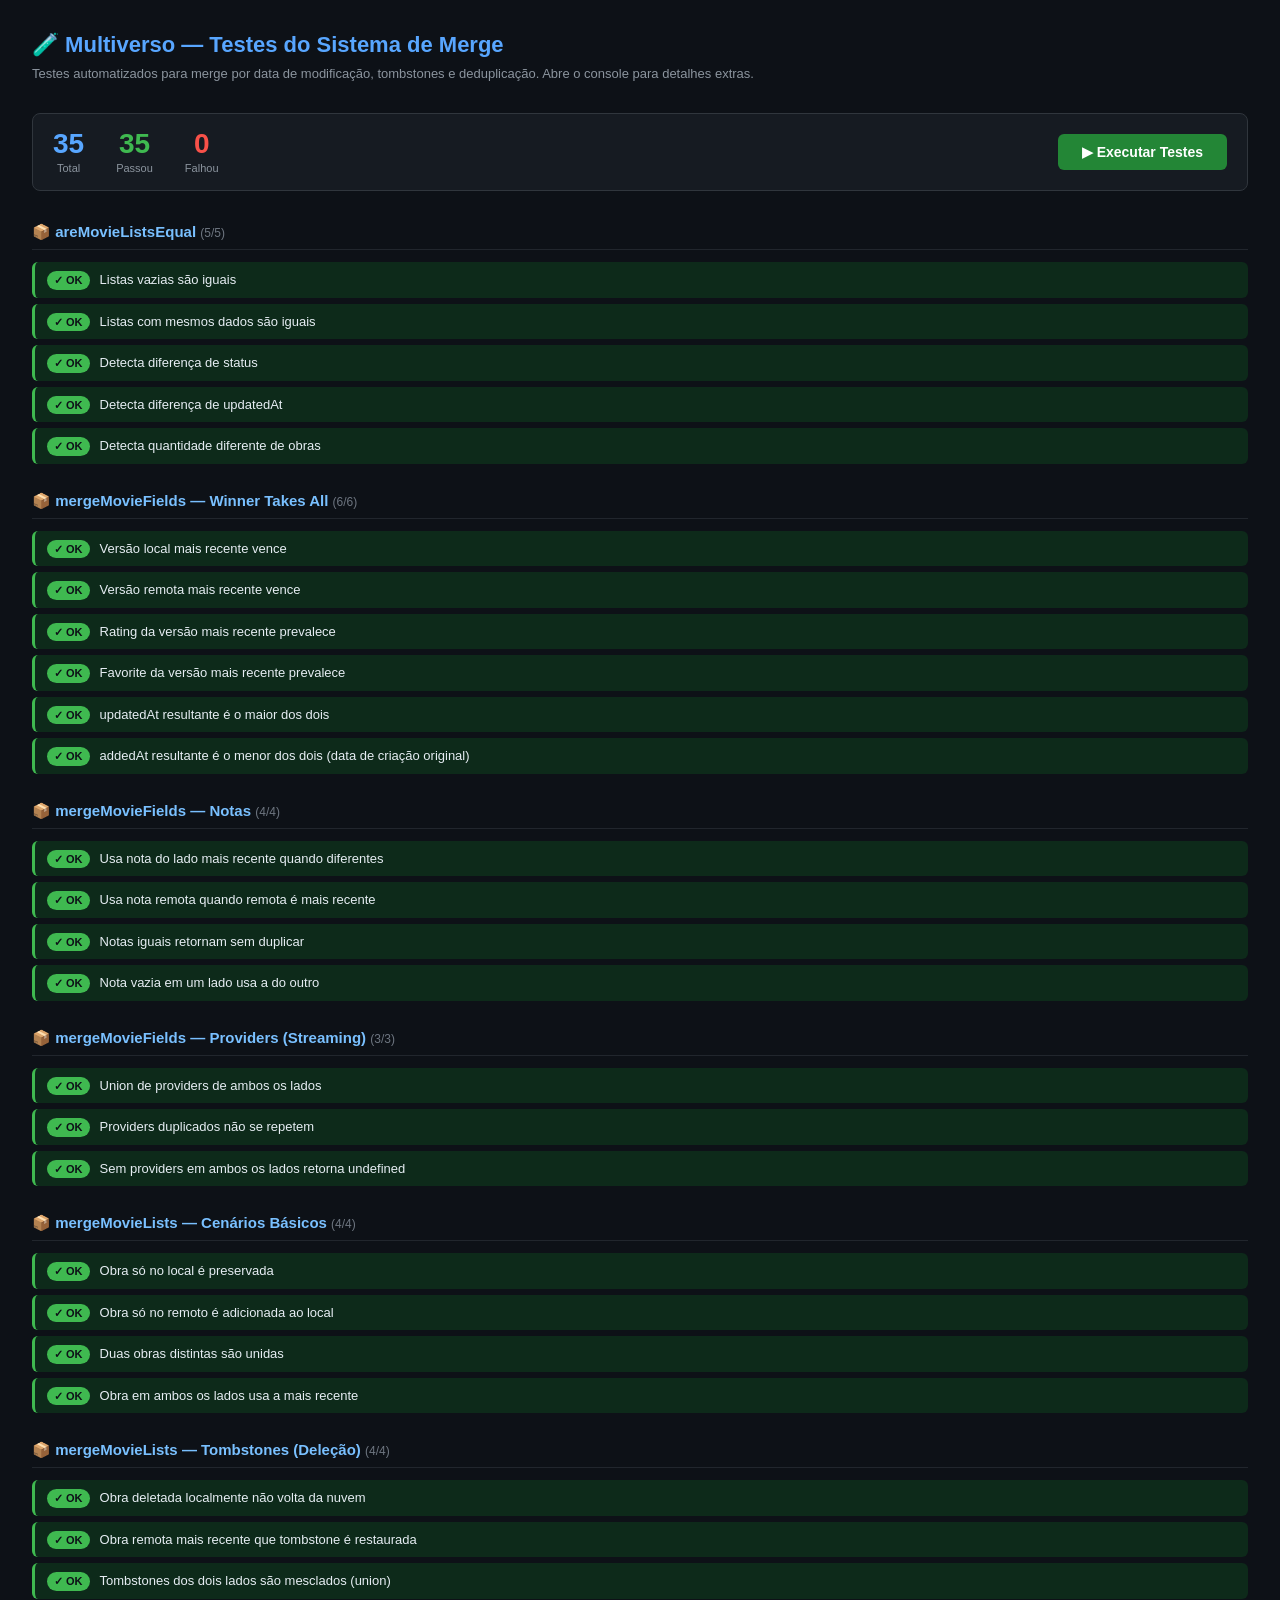
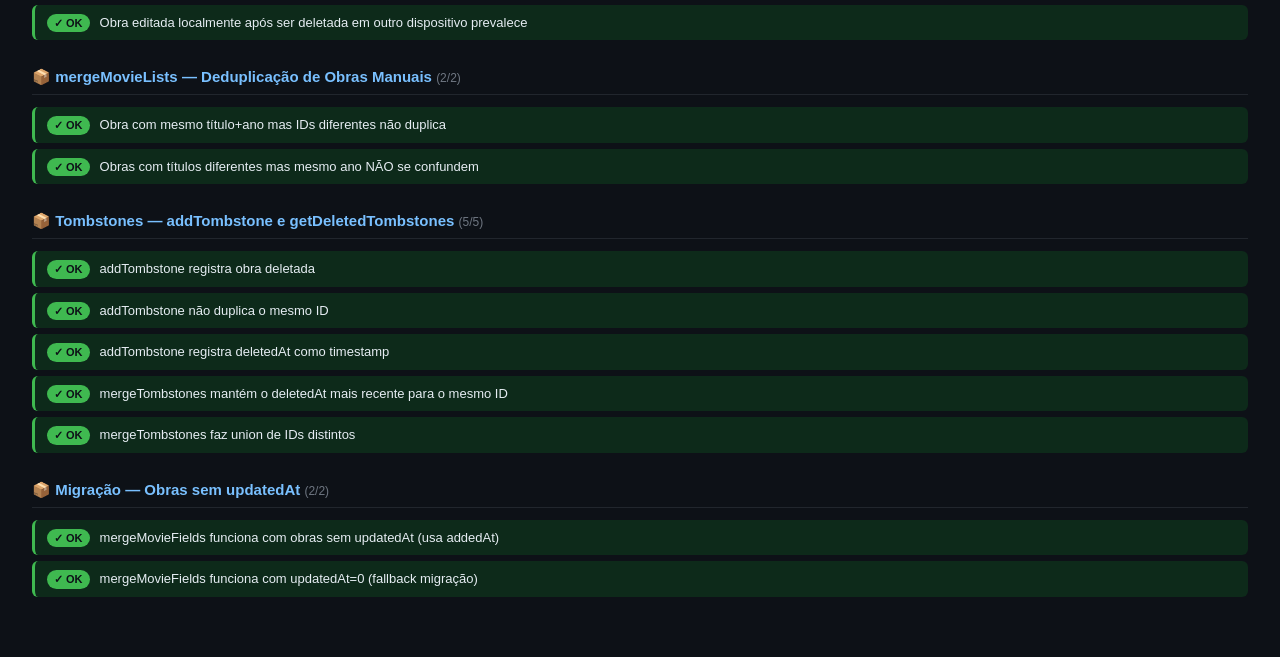
==== tests.html @ 1f16e93f "testes e merge" ====
<!DOCTYPE html>
<html lang="pt-BR">
<head>
    <meta charset="UTF-8">
    <meta name="viewport" content="width=device-width, initial-scale=1.0">
    <title>🧪 Multiverso — Testes do Sistema de Merge</title>
    <style>
        * { box-sizing: border-box; margin: 0; padding: 0; }
        body {
            font-family: 'Segoe UI', sans-serif;
            background: #0d1117;
            color: #e6edf3;
            padding: 32px;
            min-height: 100vh;
        }
        h1 { font-size: 22px; margin-bottom: 8px; color: #58a6ff; }
        .subtitle { color: #8b949e; font-size: 13px; margin-bottom: 32px; }
        .suite { margin-bottom: 28px; }
        .suite-title {
            font-size: 15px;
            font-weight: 600;
            color: #79c0ff;
            border-bottom: 1px solid #21262d;
            padding-bottom: 8px;
            margin-bottom: 12px;
        }
        .test {
            display: flex;
            align-items: flex-start;
            gap: 10px;
            padding: 8px 12px;
            border-radius: 6px;
            margin-bottom: 6px;
            font-size: 13px;
            line-height: 1.5;
        }
        .test.pass { background: #0d2a1a; border-left: 3px solid #3fb950; }
        .test.fail { background: #2d0f0f; border-left: 3px solid #f85149; }
        .test.skip { background: #1c1c1c; border-left: 3px solid #6e7681; }
        .badge { font-size: 11px; font-weight: 700; padding: 1px 7px; border-radius: 20px; white-space: nowrap; flex-shrink: 0; margin-top: 1px; }
        .badge.pass { background: #3fb950; color: #0d1117; }
        .badge.fail { background: #f85149; color: #fff; }
        .test-name { flex: 1; }
        .detail { font-size: 11px; color: #8b949e; margin-top: 3px; font-family: monospace; }
        .summary {
            position: sticky;
            top: 0;
            background: #161b22;
            border: 1px solid #30363d;
            border-radius: 8px;
            padding: 16px 20px;
            margin-bottom: 32px;
            display: flex;
            gap: 32px;
            align-items: center;
        }
        .stat { text-align: center; }
        .stat-num { font-size: 28px; font-weight: 700; line-height: 1; }
        .stat-label { font-size: 11px; color: #8b949e; margin-top: 4px; }
        .pass-color { color: #3fb950; }
        .fail-color { color: #f85149; }
        .total-color { color: #58a6ff; }
        .run-btn {
            margin-left: auto;
            background: #238636;
            color: #fff;
            border: none;
            padding: 10px 24px;
            border-radius: 6px;
            font-size: 14px;
            font-weight: 600;
            cursor: pointer;
            transition: background 0.2s;
        }
        .run-btn:hover { background: #2ea043; }
        #results { margin-top: 0; }
    </style>
</head>
<body>

<h1>🧪 Multiverso — Testes do Sistema de Merge</h1>
<p class="subtitle">Testes automatizados para merge por data de modificação, tombstones e deduplicação. Abre o console para detalhes extras.</p>

<div class="summary">
    <div class="stat"><div class="stat-num total-color" id="stat-total">—</div><div class="stat-label">Total</div></div>
    <div class="stat"><div class="stat-num pass-color" id="stat-pass">—</div><div class="stat-label">Passou</div></div>
    <div class="stat"><div class="stat-num fail-color" id="stat-fail">—</div><div class="stat-label">Falhou</div></div>
    <button class="run-btn" onclick="runAllTests()">▶ Executar Testes</button>
</div>

<div id="results"></div>

<script>
// ═══════════════════════════════════════════════════════════════
// MOCK: localStorage isolado (não afeta dados reais da app)
// ═══════════════════════════════════════════════════════════════
const _store = {};
const mockLocalStorage = {
    getItem: k => _store[k] ?? null,
    setItem: (k, v) => { _store[k] = v; },
    removeItem: k => { delete _store[k]; },
    clear: () => { Object.keys(_store).forEach(k => delete _store[k]); }
};
// Override global para os scripts de teste
const localStorage = mockLocalStorage;

// ═══════════════════════════════════════════════════════════════
// COLAR AQUI: funções copiadas dos arquivos reais para teste
// ═══════════════════════════════════════════════════════════════

// -- De app.js --
window.getDeletedTombstones = function() {
    try { return JSON.parse(localStorage.getItem('deletedMovies')) || []; } catch(e) { return []; }
};
window.addTombstone = function(id) {
    const tombstones = window.getDeletedTombstones();
    if (!tombstones.find(t => String(t.id) === String(id))) {
        tombstones.push({ id: String(id), deletedAt: Date.now() });
        localStorage.setItem('deletedMovies', JSON.stringify(tombstones));
    }
};
window.mergeTombstones = function(local, remote) {
    const map = new Map();
    [...(local || []), ...(remote || [])].forEach(t => {
        const existing = map.get(String(t.id));
        if (!existing || t.deletedAt > existing.deletedAt) map.set(String(t.id), t);
    });
    return Array.from(map.values());
};

// -- De jsonbin-sync.js --
function areMovieListsEqual(listA, listB) {
    if (!Array.isArray(listA) || !Array.isArray(listB)) return false;
    if (listA.length !== listB.length) return false;
    if (listA.length === 0 && listB.length === 0) return true;
    const getFingerprint = (list) => list.map(m => String(m.id||m.title||'')+'|'+String(m.status||'')+'|'+String(m.favorite||'')+'|'+String(m.rating||'')+'|'+String(m.updatedAt||'')).sort().join(';;');
    return getFingerprint(listA) === getFingerprint(listB);
}

function mergeNotes(ln, rn, lTs, rTs) {
    ln = (ln || '').trim(); rn = (rn || '').trim();
    if (!ln && !rn) return '';
    if (!ln) return rn;
    if (!rn) return ln;
    if (ln === rn) return ln;
    return lTs >= rTs ? ln : rn;
}

function mergeProviders(lp, rp) {
    if (!lp && !rp) return undefined;
    const all = [...(lp || []), ...(rp || [])];
    const seen = new Set();
    return all.filter(p => { const k = (p.name||'').split(' ')[0].toLowerCase(); if (seen.has(k)) return false; seen.add(k); return true; });
}

function mergeMovieFields(local, remote, tombstoneDeletedAt) {
    const localTs  = local.updatedAt  || local.addedAt  || 0;
    const remoteTs = remote.updatedAt || remote.addedAt || 0;
    if (tombstoneDeletedAt && tombstoneDeletedAt > localTs && tombstoneDeletedAt > remoteTs) return null;
    const winner = localTs >= remoteTs ? local : remote;
    const loser  = localTs >= remoteTs ? remote : local;
    return {
        ...winner,
        notes: mergeNotes(local.notes, remote.notes, localTs, remoteTs),
        status: winner.status, rating: winner.rating, favorite: winner.favorite,
        addedAt: Math.min(local.addedAt || Date.now(), remote.addedAt || Date.now()),
        updatedAt: Math.max(localTs, remoteTs),
        providers: mergeProviders(local.providers, remote.providers),
    };
}

function mergeMovieLists(localList, remoteList) {
    const localTombstones  = (typeof window.getDeletedTombstones === 'function') ? window.getDeletedTombstones() : [];
    const remoteTombstones = remoteList._tombstones || [];
    const mergedTombstones = (typeof window.mergeTombstones === 'function') ? window.mergeTombstones(localTombstones, remoteTombstones) : localTombstones;
    localStorage.setItem('deletedMovies', JSON.stringify(mergedTombstones));
    const tombstoneMap = new Map();
    mergedTombstones.forEach(t => tombstoneMap.set(String(t.id), t.deletedAt));
    const localMap = new Map(); (localList || []).forEach(m => localMap.set(String(m.id), m));
    const remoteMap = new Map(); (remoteList || []).forEach(m => { if (m && !m._placeholder && !m._tombstones) remoteMap.set(String(m.id), m); });
    const titleYearKey = m => `${String(m.title||'').toLowerCase().trim()}::${String(m.year||'')}`;
    const localByTitleYear = new Map(); localMap.forEach(m => localByTitleYear.set(titleYearKey(m), m));
    const result = new Map();
    localMap.forEach((localMovie, id) => {
        const tombstone = tombstoneMap.get(id);
        const remoteMovie = remoteMap.get(id);
        if (remoteMovie) {
            result.set(id, mergeMovieFields(localMovie, remoteMovie, tombstone));
        } else {
            if (tombstone) {
                const localUpdatedAt = localMovie.updatedAt || localMovie.addedAt || 0;
                if (tombstone > localUpdatedAt) return;
            }
            result.set(id, localMovie);
        }
    });
    remoteMap.forEach((remoteMovie, id) => {
        if (result.has(id)) return;
        const tombstone = tombstoneMap.get(id);
        if (tombstone) {
            const remoteUpdatedAt = remoteMovie.updatedAt || remoteMovie.addedAt || 0;
            if (tombstone > remoteUpdatedAt) return;
        }
        const key = titleYearKey(remoteMovie);
        if (localByTitleYear.has(key)) return;
        result.set(id, remoteMovie);
    });
    return Array.from(result.values());
}

// ═══════════════════════════════════════════════════════════════
// FRAMEWORK DE TESTES MÍNIMO
// ═══════════════════════════════════════════════════════════════
let _results = [];
let _currentSuite = '';

function suite(name) { _currentSuite = name; }

function test(name, fn) {
    // Limpar tombstones entre testes
    localStorage.clear();
    try {
        fn();
        _results.push({ suite: _currentSuite, name, status: 'pass' });
    } catch(e) {
        _results.push({ suite: _currentSuite, name, status: 'fail', detail: e.message });
        console.error(`[FAIL] ${_currentSuite} > ${name}`, e);
    }
}

function expect(val) {
    return {
        toBe(expected) {
            if (val !== expected) throw new Error(`Esperado: ${JSON.stringify(expected)}\nRecebido: ${JSON.stringify(val)}`);
        },
        toEqual(expected) {
            const a = JSON.stringify(val), b = JSON.stringify(expected);
            if (a !== b) throw new Error(`Esperado: ${b}\nRecebido: ${a}`);
        },
        toBeTruthy() { if (!val) throw new Error(`Esperado truthy, recebido: ${JSON.stringify(val)}`); },
        toBeFalsy() { if (val) throw new Error(`Esperado falsy, recebido: ${JSON.stringify(val)}`); },
        toBeNull() { if (val !== null) throw new Error(`Esperado null, recebido: ${JSON.stringify(val)}`); },
        toContain(item) {
            if (!Array.isArray(val)) throw new Error('toContain requer array');
            const found = val.some(v => JSON.stringify(v) === JSON.stringify(item));
            if (!found) throw new Error(`Array não contém: ${JSON.stringify(item)}\nArray: ${JSON.stringify(val)}`);
        },
        toHaveLength(n) {
            if (!val || val.length !== n) throw new Error(`Esperado length ${n}, recebido ${val?.length}`);
        },
        toBeGreaterThan(n) {
            if (!(val > n)) throw new Error(`Esperado > ${n}, recebido ${val}`);
        },
    };
}

// ═══════════════════════════════════════════════════════════════
// FIXTURES (dados de teste reutilizáveis)
// ═══════════════════════════════════════════════════════════════
const T = {
    now: Date.now(),
    old: Date.now() - 100_000,  // 100 segundos atrás
    ancient: Date.now() - 500_000,
};

const makeMovie = (overrides = {}) => ({
    id: '1',
    title: 'Breaking Bad',
    year: '2008',
    type: 'Série',
    status: 'quero-assistir',
    rating: 0,
    favorite: false,
    notes: '',
    addedAt: T.old,
    updatedAt: T.old,
    providers: undefined,
    ...overrides,
});

// ═══════════════════════════════════════════════════════════════
// TESTES
// ═══════════════════════════════════════════════════════════════

function runAllTests() {
    _results = [];

    // ──────────────────────────────────────────────
    suite('areMovieListsEqual');
    // ──────────────────────────────────────────────

    test('Listas vazias são iguais', () => {
        expect(areMovieListsEqual([], [])).toBe(true);
    });

    test('Listas com mesmos dados são iguais', () => {
        const a = [makeMovie({ updatedAt: T.old })];
        const b = [makeMovie({ updatedAt: T.old })];
        expect(areMovieListsEqual(a, b)).toBe(true);
    });

    test('Detecta diferença de status', () => {
        const a = [makeMovie({ status: 'assistido' })];
        const b = [makeMovie({ status: 'quero-assistir' })];
        expect(areMovieListsEqual(a, b)).toBe(false);
    });

    test('Detecta diferença de updatedAt', () => {
        const a = [makeMovie({ updatedAt: T.old })];
        const b = [makeMovie({ updatedAt: T.now })];
        expect(areMovieListsEqual(a, b)).toBe(false);
    });

    test('Detecta quantidade diferente de obras', () => {
        const a = [makeMovie(), makeMovie({ id: '2', title: 'Fargo' })];
        const b = [makeMovie()];
        expect(areMovieListsEqual(a, b)).toBe(false);
    });

    // ──────────────────────────────────────────────
    suite('mergeMovieFields — Winner Takes All');
    // ──────────────────────────────────────────────

    test('Versão local mais recente vence', () => {
        const local  = makeMovie({ status: 'assistido',     updatedAt: T.now });
        const remote = makeMovie({ status: 'quero-assistir', updatedAt: T.old });
        const result = mergeMovieFields(local, remote);
        expect(result.status).toBe('assistido');
    });

    test('Versão remota mais recente vence', () => {
        const local  = makeMovie({ status: 'quero-assistir', updatedAt: T.old });
        const remote = makeMovie({ status: 'assistido',      updatedAt: T.now });
        const result = mergeMovieFields(local, remote);
        expect(result.status).toBe('assistido');
    });

    test('Rating da versão mais recente prevalece', () => {
        const local  = makeMovie({ rating: 5, updatedAt: T.now });
        const remote = makeMovie({ rating: 2, updatedAt: T.old });
        const result = mergeMovieFields(local, remote);
        expect(result.rating).toBe(5);
    });

    test('Favorite da versão mais recente prevalece', () => {
        const local  = makeMovie({ favorite: true,  updatedAt: T.old });
        const remote = makeMovie({ favorite: false, updatedAt: T.now });
        const result = mergeMovieFields(local, remote);
        expect(result.favorite).toBe(false);
    });

    test('updatedAt resultante é o maior dos dois', () => {
        const local  = makeMovie({ updatedAt: T.old });
        const remote = makeMovie({ updatedAt: T.now });
        const result = mergeMovieFields(local, remote);
        expect(result.updatedAt).toBe(T.now);
    });

    test('addedAt resultante é o menor dos dois (data de criação original)', () => {
        const local  = makeMovie({ addedAt: T.old    });
        const remote = makeMovie({ addedAt: T.ancient });
        const result = mergeMovieFields(local, remote);
        expect(result.addedAt).toBe(T.ancient);
    });

    // ──────────────────────────────────────────────
    suite('mergeMovieFields — Notas');
    // ──────────────────────────────────────────────

    test('Usa nota do lado mais recente quando diferentes', () => {
        const local  = makeMovie({ notes: 'Nota local',  updatedAt: T.now });
        const remote = makeMovie({ notes: 'Nota remota', updatedAt: T.old });
        const result = mergeMovieFields(local, remote);
        expect(result.notes).toBe('Nota local');
    });

    test('Usa nota remota quando remota é mais recente', () => {
        const local  = makeMovie({ notes: 'Nota local',  updatedAt: T.old });
        const remote = makeMovie({ notes: 'Nota remota', updatedAt: T.now });
        const result = mergeMovieFields(local, remote);
        expect(result.notes).toBe('Nota remota');
    });

    test('Notas iguais retornam sem duplicar', () => {
        const local  = makeMovie({ notes: 'Mesma nota' });
        const remote = makeMovie({ notes: 'Mesma nota' });
        expect(mergeNotes('Mesma nota', 'Mesma nota', T.old, T.old)).toBe('Mesma nota');
    });

    test('Nota vazia em um lado usa a do outro', () => {
        expect(mergeNotes('', 'Nota remota', T.old, T.old)).toBe('Nota remota');
        expect(mergeNotes('Nota local', '', T.old, T.old)).toBe('Nota local');
    });

    // ──────────────────────────────────────────────
    suite('mergeMovieFields — Providers (Streaming)');
    // ──────────────────────────────────────────────

    test('Union de providers de ambos os lados', () => {
        const local  = makeMovie({ providers: [{ name: 'Netflix' }] });
        const remote = makeMovie({ providers: [{ name: 'Prime Video' }] });
        const result = mergeMovieFields(local, remote);
        expect(result.providers).toHaveLength(2);
    });

    test('Providers duplicados não se repetem', () => {
        const local  = makeMovie({ providers: [{ name: 'Netflix' }] });
        const remote = makeMovie({ providers: [{ name: 'Netflix' }] });
        const result = mergeMovieFields(local, remote);
        expect(result.providers).toHaveLength(1);
    });

    test('Sem providers em ambos os lados retorna undefined', () => {
        const result = mergeMovieFields(makeMovie(), makeMovie());
        expect(result.providers).toBe(undefined);
    });

    // ──────────────────────────────────────────────
    suite('mergeMovieLists — Cenários Básicos');
    // ──────────────────────────────────────────────

    test('Obra só no local é preservada', () => {
        const local  = [makeMovie({ id: '1' })];
        const remote = [];
        const result = mergeMovieLists(local, remote);
        expect(result).toHaveLength(1);
        expect(result[0].id).toBe('1');
    });

    test('Obra só no remoto é adicionada ao local', () => {
        const local  = [];
        const remote = [makeMovie({ id: '99' })];
        const result = mergeMovieLists(local, remote);
        expect(result).toHaveLength(1);
        expect(result[0].id).toBe('99');
    });

    test('Duas obras distintas são unidas', () => {
        const local  = [makeMovie({ id: '1', title: 'Breaking Bad' })];
        const remote = [makeMovie({ id: '2', title: 'Fargo' })];
        const result = mergeMovieLists(local, remote);
        expect(result).toHaveLength(2);
    });

    test('Obra em ambos os lados usa a mais recente', () => {
        const local  = [makeMovie({ id: '1', status: 'assistido',     updatedAt: T.now })];
        const remote = [makeMovie({ id: '1', status: 'quero-assistir', updatedAt: T.old })];
        const result = mergeMovieLists(local, remote);
        expect(result).toHaveLength(1);
        expect(result[0].status).toBe('assistido');
    });

    // ──────────────────────────────────────────────
    suite('mergeMovieLists — Tombstones (Deleção)');
    // ──────────────────────────────────────────────

    test('Obra deletada localmente não volta da nuvem', () => {
        // Simular deleção: adicionar tombstone com timestamp atual
        localStorage.setItem('deletedMovies', JSON.stringify([
            { id: '1', deletedAt: T.now }
        ]));
        const local  = []; // obra já foi deletada do local
        const remote = [makeMovie({ id: '1', updatedAt: T.old })]; // nuvem ainda tem
        const result = mergeMovieLists(local, remote);
        expect(result).toHaveLength(0);
    });

    test('Obra remota mais recente que tombstone é restaurada', () => {
        // O tombstone é mais antigo que a versão remota → a versão remota vence
        localStorage.setItem('deletedMovies', JSON.stringify([
            { id: '1', deletedAt: T.old }
        ]));
        const local  = [];
        const remote = [makeMovie({ id: '1', updatedAt: T.now })];
        const result = mergeMovieLists(local, remote);
        expect(result).toHaveLength(1);
    });

    test('Tombstones dos dois lados são mesclados (union)', () => {
        localStorage.setItem('deletedMovies', JSON.stringify([
            { id: '10', deletedAt: T.old }
        ]));
        const local  = [];
        const remote = [makeMovie({ id: '99' })];
        remote._tombstones = [{ id: '20', deletedAt: T.old }];
        mergeMovieLists(local, remote);
        const merged = JSON.parse(localStorage.getItem('deletedMovies'));
        const ids = merged.map(t => t.id);
        expect(ids.includes('10')).toBe(true);
        expect(ids.includes('20')).toBe(true);
    });

    test('Obra editada localmente após ser deletada em outro dispositivo prevalece', () => {
        // Tombstone antigo, mas obra foi editada depois no local → local vence
        const deletedAt = T.old;
        const editedAt  = T.now; // edição mais recente que a deleção
        localStorage.setItem('deletedMovies', JSON.stringify([
            { id: '1', deletedAt }
        ]));
        const local  = [makeMovie({ id: '1', updatedAt: editedAt })];
        const remote = [];
        const result = mergeMovieLists(local, remote);
        expect(result).toHaveLength(1);
    });

    // ──────────────────────────────────────────────
    suite('mergeMovieLists — Deduplicação de Obras Manuais');
    // ──────────────────────────────────────────────

    test('Obra com mesmo título+ano mas IDs diferentes não duplica', () => {
        // Mesmo título e ano, IDs diferentes (adicionada manualmente nos dois dispositivos)
        const local  = [makeMovie({ id: 'local-001', title: 'Duna', year: '2021' })];
        const remote = [makeMovie({ id: 'remote-999', title: 'Duna', year: '2021' })];
        const result = mergeMovieLists(local, remote);
        expect(result).toHaveLength(1);
    });

    test('Obras com títulos diferentes mas mesmo ano NÃO se confundem', () => {
        const local  = [makeMovie({ id: '1', title: 'Duna',       year: '2021' })];
        const remote = [makeMovie({ id: '2', title: 'Eternos',    year: '2021' })];
        const result = mergeMovieLists(local, remote);
        expect(result).toHaveLength(2);
    });

    // ──────────────────────────────────────────────
    suite('Tombstones — addTombstone e getDeletedTombstones');
    // ──────────────────────────────────────────────

    test('addTombstone registra obra deletada', () => {
        window.addTombstone('42');
        const tombstones = window.getDeletedTombstones();
        expect(tombstones).toHaveLength(1);
        expect(tombstones[0].id).toBe('42');
    });

    test('addTombstone não duplica o mesmo ID', () => {
        window.addTombstone('42');
        window.addTombstone('42');
        const tombstones = window.getDeletedTombstones();
        expect(tombstones).toHaveLength(1);
    });

    test('addTombstone registra deletedAt como timestamp', () => {
        const before = Date.now();
        window.addTombstone('99');
        const after = Date.now();
        const t = window.getDeletedTombstones()[0];
        expect(t.deletedAt >= before).toBe(true);
        expect(t.deletedAt <= after).toBe(true);
    });

    test('mergeTombstones mantém o deletedAt mais recente para o mesmo ID', () => {
        const local  = [{ id: '1', deletedAt: T.old }];
        const remote = [{ id: '1', deletedAt: T.now }];
        const result = window.mergeTombstones(local, remote);
        expect(result).toHaveLength(1);
        expect(result[0].deletedAt).toBe(T.now);
    });

    test('mergeTombstones faz union de IDs distintos', () => {
        const local  = [{ id: '1', deletedAt: T.old }];
        const remote = [{ id: '2', deletedAt: T.now }];
        const result = window.mergeTombstones(local, remote);
        expect(result).toHaveLength(2);
    });

    // ──────────────────────────────────────────────
    suite('Migração — Obras sem updatedAt');
    // ──────────────────────────────────────────────

    test('mergeMovieFields funciona com obras sem updatedAt (usa addedAt)', () => {
        const local  = { id: '1', title: 'Old Movie', status: 'assistido',     addedAt: T.now }; // sem updatedAt
        const remote = { id: '1', title: 'Old Movie', status: 'quero-assistir', addedAt: T.old };
        const result = mergeMovieFields(local, remote);
        // local.addedAt > remote.addedAt, local vence
        expect(result.status).toBe('assistido');
    });

    test('mergeMovieFields funciona com updatedAt=0 (fallback migração)', () => {
        const local  = makeMovie({ status: 'assistido',     updatedAt: 0, addedAt: T.old });
        const remote = makeMovie({ status: 'quero-assistir', updatedAt: T.now });
        const result = mergeMovieFields(local, remote);
        // remote.updatedAt > local.updatedAt → remote vence
        expect(result.status).toBe('quero-assistir');
    });

    // Renderizar resultados
    render();
}

// ═══════════════════════════════════════════════════════════════
// RENDER
// ═══════════════════════════════════════════════════════════════
function render() {
    const pass = _results.filter(r => r.status === 'pass').length;
    const fail = _results.filter(r => r.status === 'fail').length;
    document.getElementById('stat-total').textContent = _results.length;
    document.getElementById('stat-pass').textContent  = pass;
    document.getElementById('stat-fail').textContent  = fail;

    const container = document.getElementById('results');
    container.innerHTML = '';

    const suites = [...new Set(_results.map(r => r.suite))];
    suites.forEach(suiteName => {
        const suiteTests = _results.filter(r => r.suite === suiteName);
        const div = document.createElement('div');
        div.className = 'suite';
        div.innerHTML = `<div class="suite-title">📦 ${suiteName} <span style="color:#6e7681;font-weight:400;font-size:12px">(${suiteTests.filter(t=>t.status==='pass').length}/${suiteTests.length})</span></div>`;
        suiteTests.forEach(t => {
            const row = document.createElement('div');
            row.className = `test ${t.status}`;
            row.innerHTML = `
                <span class="badge ${t.status}">${t.status === 'pass' ? '✓ OK' : '✗ FALHOU'}</span>
                <div class="test-name">
                    ${t.name}
                    ${t.detail ? `<div class="detail">${t.detail.replace(/\n/g,'<br>')}</div>` : ''}
                </div>`;
            div.appendChild(row);
        });
        container.appendChild(div);
    });
}

// Auto-executar ao carregar
window.addEventListener('load', runAllTests);
</script>
</body>
</html>
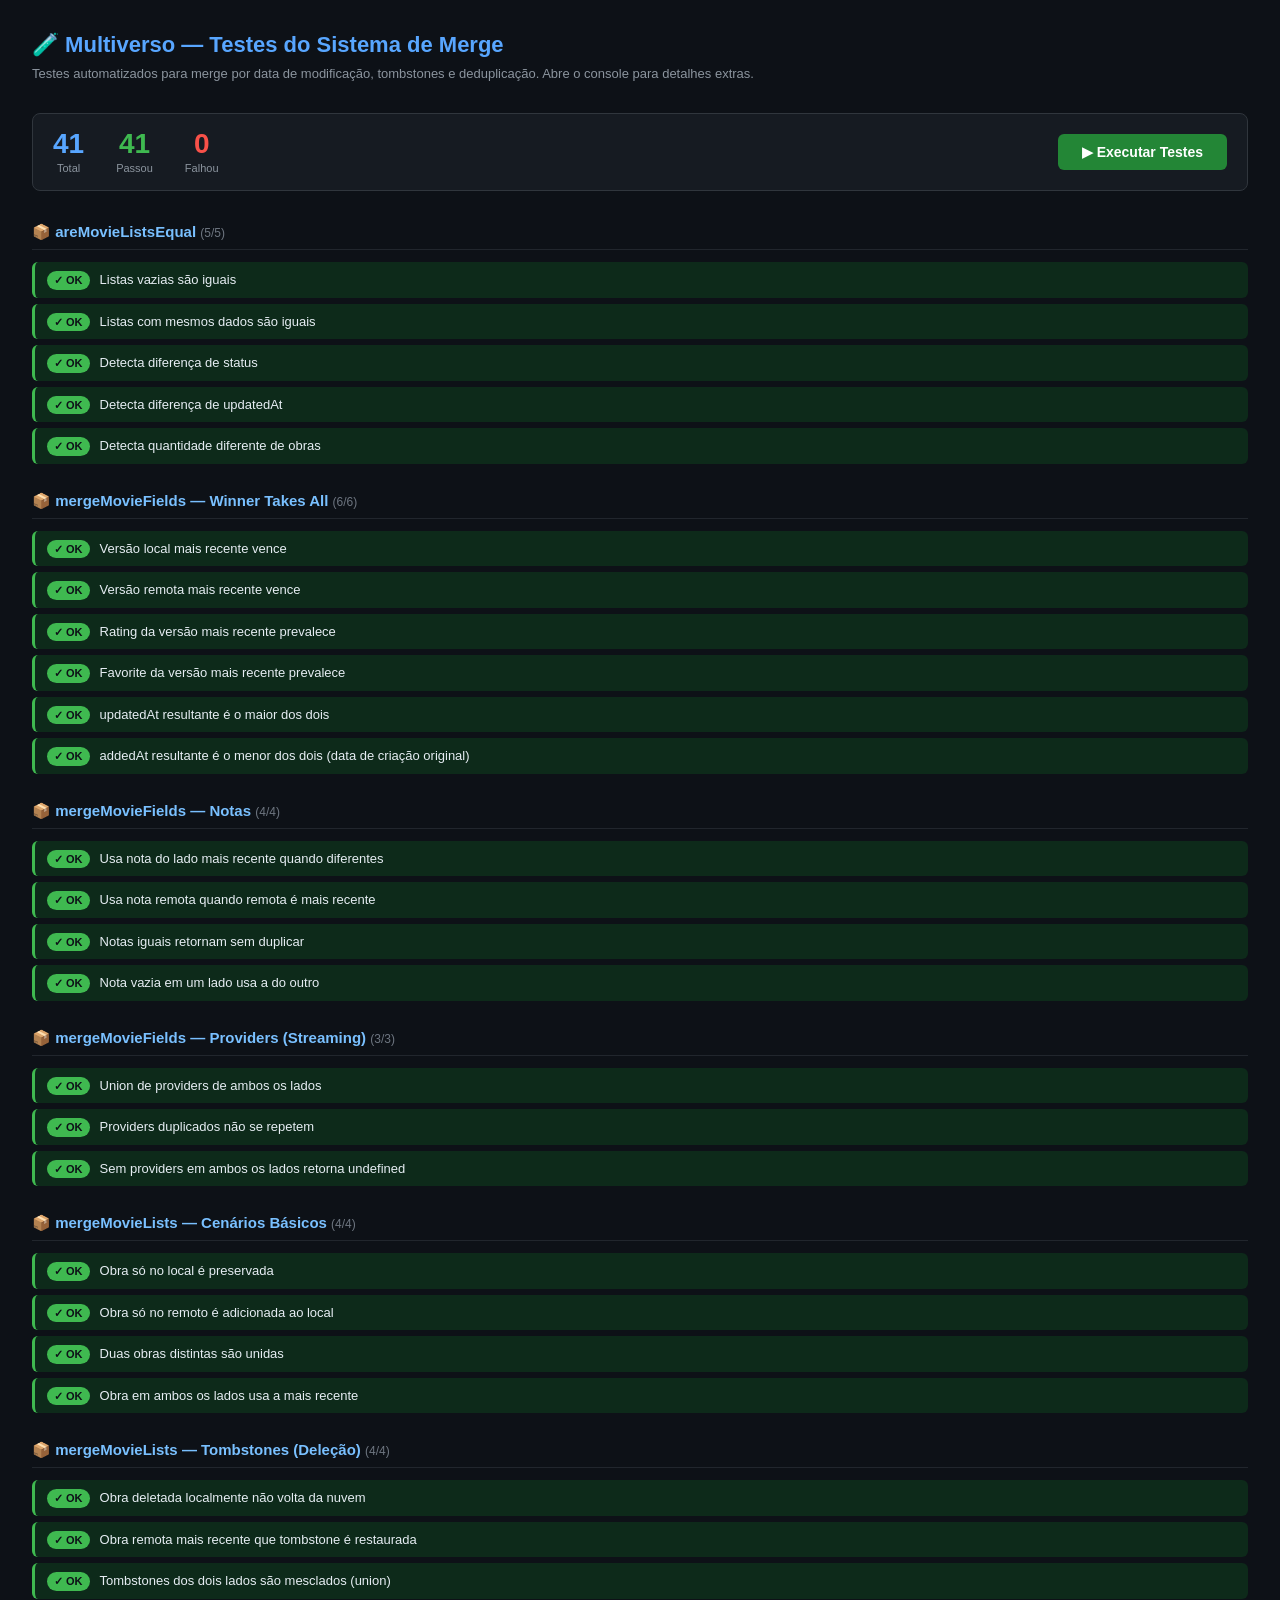
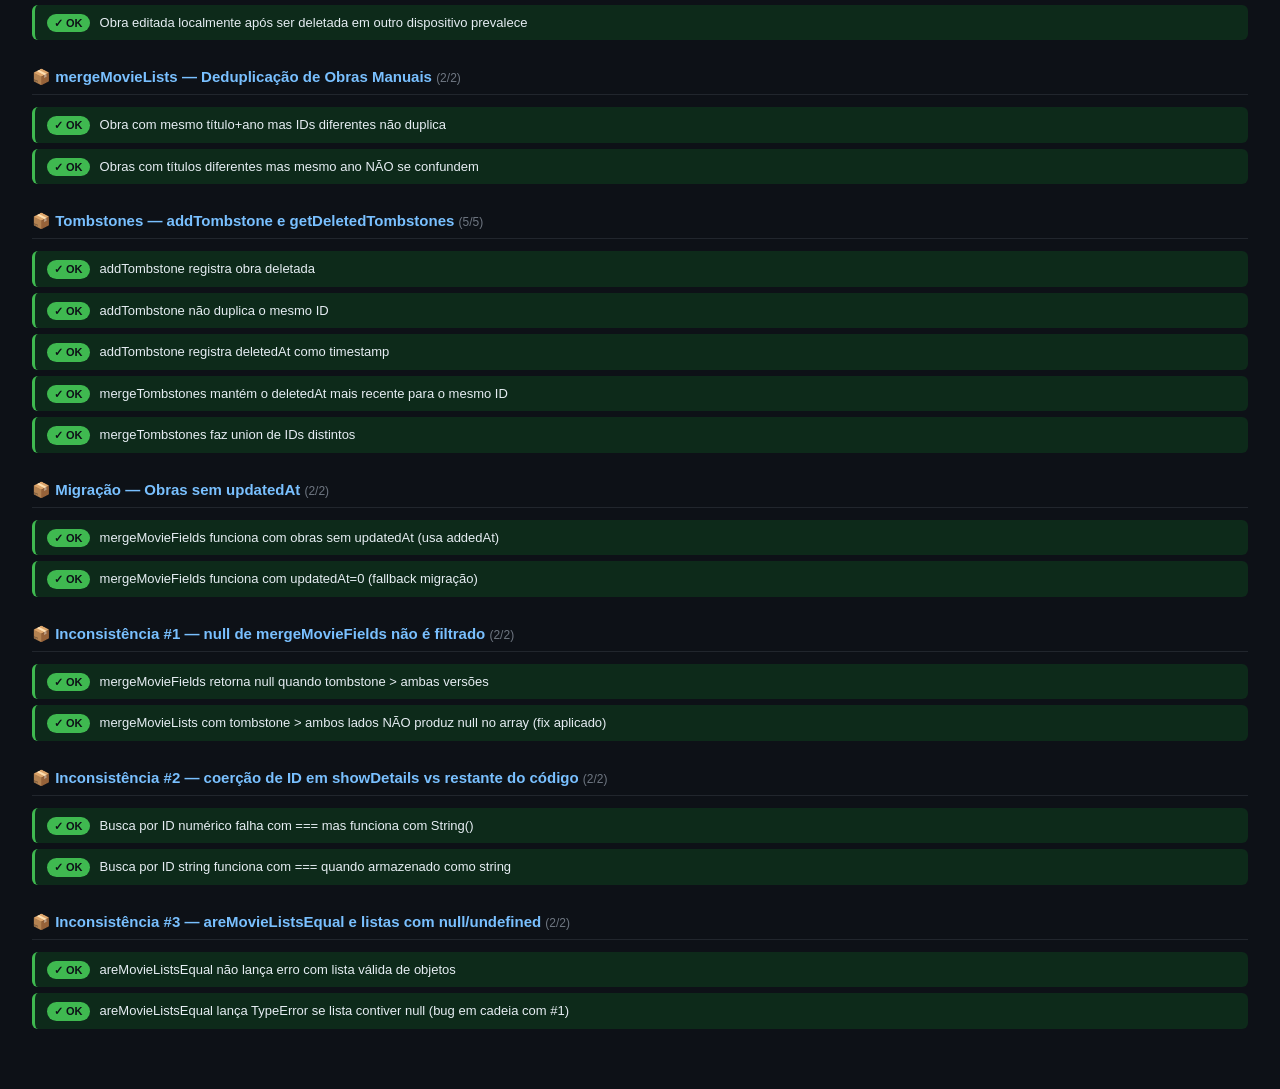
==== commit d6d37f48: "fixes" ====
--- a/tests.html
+++ b/tests.html
@@ -158,7 +158,9 @@
     const remoteTs = remote.updatedAt || remote.addedAt || 0;
     if (tombstoneDeletedAt && tombstoneDeletedAt > localTs && tombstoneDeletedAt > remoteTs) return null;
     const winner = localTs >= remoteTs ? local : remote;
-    const loser  = localTs >= remoteTs ? remote : local;
+    // AVISO: 'loser' é dead code — declarado mas nunca utilizado. Documentado como
+    // inconsistência em jsonbin-sync.js (linha 135). Mantido aqui para espelhar o código real.
+    const loser  = localTs >= remoteTs ? remote : local; // eslint-disable-line no-unused-vars
     return {
         ...winner,
         notes: mergeNotes(local.notes, remote.notes, localTs, remoteTs),
@@ -205,7 +207,7 @@
         if (localByTitleYear.has(key)) return;
         result.set(id, remoteMovie);
     });
-    return Array.from(result.values());
+    return Array.from(result.values()).filter(Boolean);
 }
 
 // ═══════════════════════════════════════════════════════════════
@@ -584,6 +586,97 @@
         expect(result.status).toBe('quero-assistir');
     });
 
+    // ──────────────────────────────────────────────
+    suite('Inconsistência #1 — null de mergeMovieFields não é filtrado');
+    // ──────────────────────────────────────────────
+    // BUG IDENTIFICADO: mergeMovieFields retorna null quando tombstone vence ambas as
+    // versões E a obra existe nos DOIS lados (local + remoto). Nesse caso, mergeMovieLists
+    // chama mergeMovieFields e guarda o null no Map via result.set(id, null).
+    // O array final pode conter null se o chamador não usar .filter(Boolean).
+    // Em jsonbin-sync.js, testAndSyncJsonBin já usa .filter(Boolean) corretamente,
+    // mas mergeMovieLists em si não filtra — o contrato não é claro.
+
+    test('mergeMovieFields retorna null quando tombstone > ambas versões', () => {
+        // tombstone mais recente que local e remoto: obra deve ser removida
+        const local  = makeMovie({ updatedAt: T.ancient });
+        const remote = makeMovie({ updatedAt: T.old });
+        const result = mergeMovieFields(local, remote, T.now); // tombstone = T.now (mais recente)
+        expect(result).toBeNull();
+    });
+
+    test('mergeMovieLists com tombstone > ambos lados NÃO produz null no array (fix aplicado)', () => {
+        // Cenário: obra existe local E remota, mas tombstone é mais recente que ambas.
+        // mergeMovieFields retorna null → result.set(id, null).
+        // FIX: .filter(Boolean) agora é aplicado DENTRO de mergeMovieLists (jsonbin-sync.js:118).
+        // Este teste serve como regressão: garante que o fix permanece em vigor.
+        localStorage.setItem('deletedMovies', JSON.stringify([
+            { id: '1', deletedAt: T.now }
+        ]));
+        const local  = [makeMovie({ id: '1', updatedAt: T.ancient })];
+        const remote = [makeMovie({ id: '1', updatedAt: T.old })];
+        const raw = mergeMovieLists(local, remote);
+        // Com o fix, o array não deve conter null
+        const hasNull = raw.some(item => item === null);
+        expect(hasNull).toBe(false);
+        expect(raw).toHaveLength(0);
+    });
+
+    // ──────────────────────────────────────────────
+    suite('Inconsistência #2 — coerção de ID em showDetails vs restante do código');
+    // ──────────────────────────────────────────────
+    // BUG IDENTIFICADO: app.js showDetails usa `movies.find(m => m.id === id)` (===, sem String()),
+    // enquanto toggleMovieStatus, toggleMovieFavorite e removeMovie todos usam
+    // `String(m.id) === String(id)`. IDs numéricos do TMDB (ex: 12345) podem falhar no
+    // showDetails se forem comparados sem coerção de tipo.
+
+    test('Busca por ID numérico falha com === mas funciona com String()', () => {
+        // Simula o comportamento de showDetails (sem coerção)
+        const movieList = [makeMovie({ id: 12345 })]; // id numérico (TMDB)
+        const idStr = '12345'; // id vindo de onclick string no HTML
+
+        // Comportamento ATUAL de showDetails (===): pode não encontrar
+        const foundStrict = movieList.find(m => m.id === idStr);
+        expect(foundStrict).toBeFalsy(); // bug: não encontra!
+
+        // Comportamento CORRETO (com coerção como em toggleMovieStatus):
+        const foundCoerced = movieList.find(m => String(m.id) === String(idStr));
+        expect(foundCoerced).toBeTruthy(); // correto
+    });
+
+    test('Busca por ID string funciona com === quando armazenado como string', () => {
+        // IDs salvos como string (Google Books, OpenLibrary) funcionam corretamente
+        const movieList = [makeMovie({ id: 'OL12345W' })];
+        const idStr = 'OL12345W';
+        const found = movieList.find(m => m.id === idStr);
+        expect(found).toBeTruthy();
+    });
+
+    // ──────────────────────────────────────────────
+    suite('Inconsistência #3 — areMovieListsEqual e listas com null/undefined');
+    // ──────────────────────────────────────────────
+    // areMovieListsEqual usa getFingerprint que chama m.id, m.status, etc. diretamente.
+    // Se a lista contiver um null (produzido pelo bug #1 acima), String(null.id) lança TypeError.
+
+    test('areMovieListsEqual não lança erro com lista válida de objetos', () => {
+        const a = [makeMovie({ id: '1' })];
+        const b = [makeMovie({ id: '1' })];
+        let error = null;
+        try { areMovieListsEqual(a, b); } catch(e) { error = e; }
+        expect(error).toBeNull();
+    });
+
+    test('areMovieListsEqual lança TypeError se lista contiver null (bug em cadeia com #1)', () => {
+        // Este teste documenta o crash em cadeia: se mergeMovieLists retornar [null]
+        // e esse resultado for passado para areMovieListsEqual sem .filter(Boolean), ocorre crash.
+        const listWithNull = [null];
+        const other = [makeMovie()];
+        let error = null;
+        try { areMovieListsEqual(listWithNull, other); } catch(e) { error = e; }
+        // Esperamos que haja um erro (TypeError: Cannot read properties of null)
+        expect(error).toBeTruthy();
+        console.warn('[WARN] areMovieListsEqual com null na lista lança:', error && error.message);
+    });
+
     // Renderizar resultados
     render();
 }
